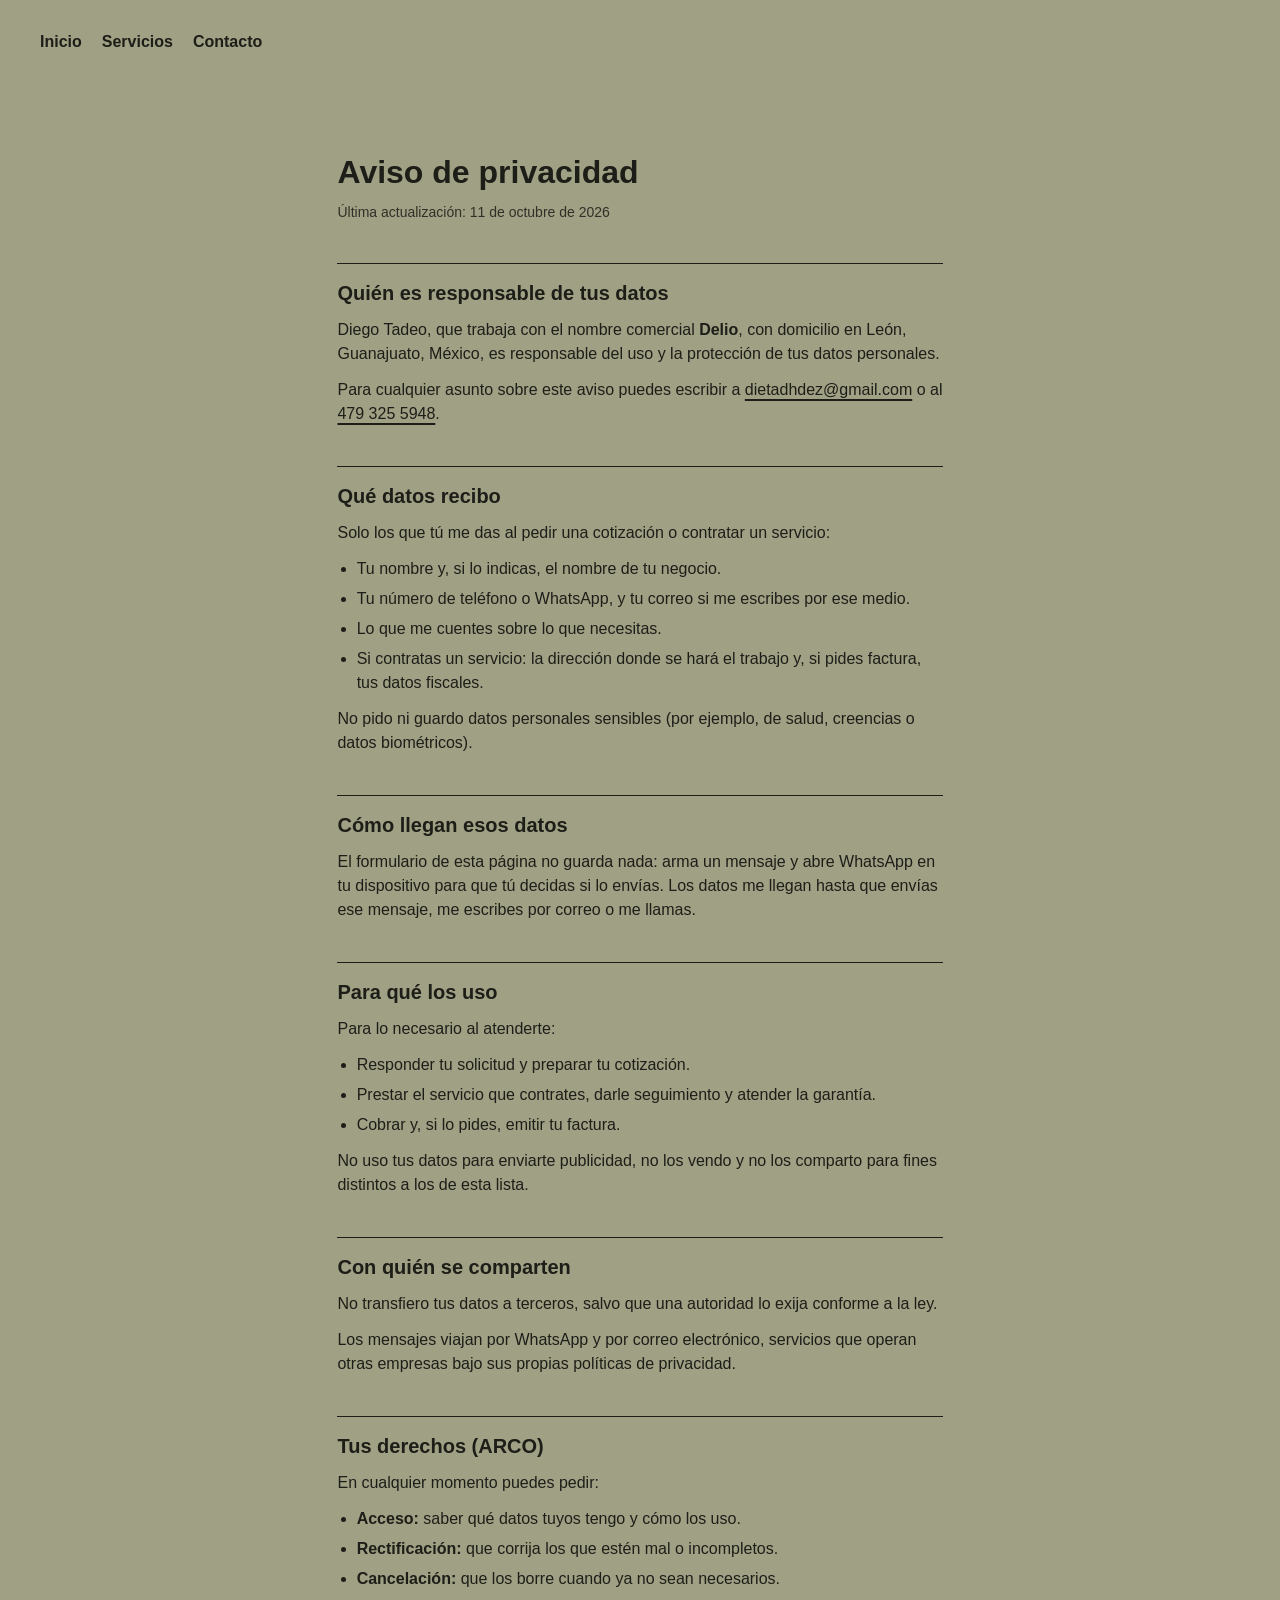
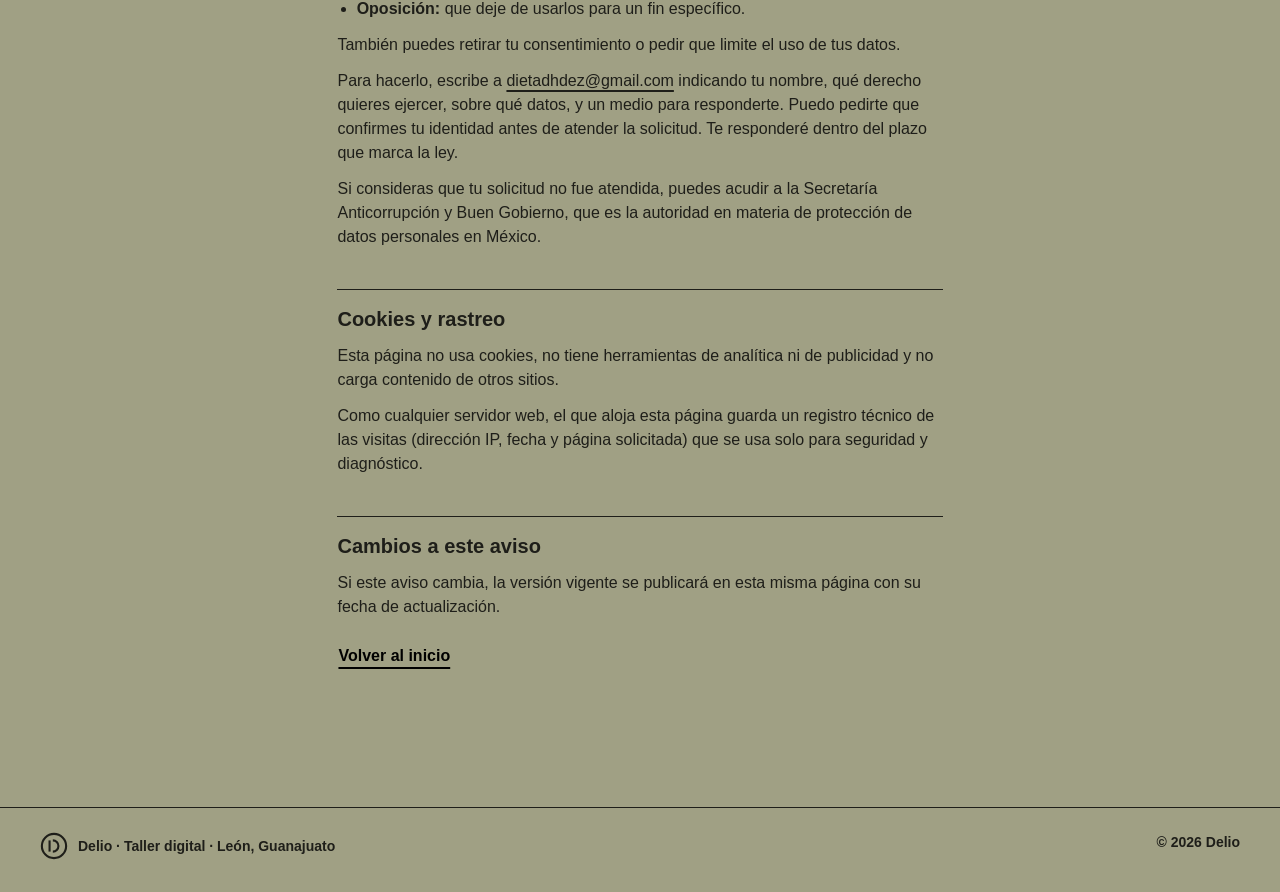
==== aviso-de-privacidad.html @ caaf3728 "Arranque de v1" ====
<!doctype html>
<html lang="es-MX">
<head>
  <meta charset="utf-8">
  <meta name="viewport" content="width=device-width, initial-scale=1">

  <title>Aviso de privacidad | Delio</title>
  <meta name="description" content="Qué datos personales recibe Delio cuando pides una cotización, para qué los usa y cómo puedes pedir que se corrijan o se borren.">
  <meta name="theme-color" content="#a0a084">
  <link rel="canonical" href="https://delioph.tech/aviso-de-privacidad.html">

  <link rel="icon" href="img/favicon.svg" type="image/svg+xml">
  <link rel="apple-touch-icon" href="img/icono-180.png">

  <link rel="stylesheet" href="css/base.css">
  <link rel="stylesheet" href="css/componentes.css">
  <link rel="stylesheet" href="css/secciones.css">
  <link rel="stylesheet" href="css/documento.css">
</head>
<body>

  <a class="saltar" href="#contenido">Saltar al contenido</a>

  <header class="encabezado">
    <nav class="nav" aria-label="Secciones">
      <a href="./">Inicio</a>
      <a href="./#servicios">Servicios</a>
      <a href="./#contacto">Contacto</a>
    </nav>
  </header>

  <main id="contenido" class="documento">
    <h1 class="documento__titulo">Aviso de privacidad</h1>
    <p class="documento__fecha">Última actualización: 11 de octubre de 2026</p>

    <h2>Quién es responsable de tus datos</h2>
    <p>Diego Tadeo, que trabaja con el nombre comercial <strong>Delio</strong>, con domicilio en León, Guanajuato, México, es responsable del uso y la protección de tus datos personales.</p>
    <p>Para cualquier asunto sobre este aviso puedes escribir a <a href="mailto:dietadhdez@gmail.com">dietadhdez@gmail.com</a> o al <a href="tel:+524793255948">479 325 5948</a>.</p>

    <h2>Qué datos recibo</h2>
    <p>Solo los que tú me das al pedir una cotización o contratar un servicio:</p>
    <ul>
      <li>Tu nombre y, si lo indicas, el nombre de tu negocio.</li>
      <li>Tu número de teléfono o WhatsApp, y tu correo si me escribes por ese medio.</li>
      <li>Lo que me cuentes sobre lo que necesitas.</li>
      <li>Si contratas un servicio: la dirección donde se hará el trabajo y, si pides factura, tus datos fiscales.</li>
    </ul>
    <p>No pido ni guardo datos personales sensibles (por ejemplo, de salud, creencias o datos biométricos).</p>

    <h2>Cómo llegan esos datos</h2>
    <p>El formulario de esta página no guarda nada: arma un mensaje y abre WhatsApp en tu dispositivo para que tú decidas si lo envías. Los datos me llegan hasta que envías ese mensaje, me escribes por correo o me llamas.</p>

    <h2>Para qué los uso</h2>
    <p>Para lo necesario al atenderte:</p>
    <ul>
      <li>Responder tu solicitud y preparar tu cotización.</li>
      <li>Prestar el servicio que contrates, darle seguimiento y atender la garantía.</li>
      <li>Cobrar y, si lo pides, emitir tu factura.</li>
    </ul>
    <p>No uso tus datos para enviarte publicidad, no los vendo y no los comparto para fines distintos a los de esta lista.</p>

    <h2>Con quién se comparten</h2>
    <p>No transfiero tus datos a terceros, salvo que una autoridad lo exija conforme a la ley.</p>
    <p>Los mensajes viajan por WhatsApp y por correo electrónico, servicios que operan otras empresas bajo sus propias políticas de privacidad.</p>

    <h2>Tus derechos (ARCO)</h2>
    <p>En cualquier momento puedes pedir:</p>
    <ul>
      <li><strong>Acceso:</strong> saber qué datos tuyos tengo y cómo los uso.</li>
      <li><strong>Rectificación:</strong> que corrija los que estén mal o incompletos.</li>
      <li><strong>Cancelación:</strong> que los borre cuando ya no sean necesarios.</li>
      <li><strong>Oposición:</strong> que deje de usarlos para un fin específico.</li>
    </ul>
    <p>También puedes retirar tu consentimiento o pedir que limite el uso de tus datos.</p>
    <p>Para hacerlo, escribe a <a href="mailto:dietadhdez@gmail.com">dietadhdez@gmail.com</a> indicando tu nombre, qué derecho quieres ejercer, sobre qué datos, y un medio para responderte. Puedo pedirte que confirmes tu identidad antes de atender la solicitud. Te responderé dentro del plazo que marca la ley.</p>
    <p>Si consideras que tu solicitud no fue atendida, puedes acudir a la Secretaría Anticorrupción y Buen Gobierno, que es la autoridad en materia de protección de datos personales en México.</p>

    <h2>Cookies y rastreo</h2>
    <p>Esta página no usa cookies, no tiene herramientas de analítica ni de publicidad y no carga contenido de otros sitios.</p>
    <p>Como cualquier servidor web, el que aloja esta página guarda un registro técnico de las visitas (dirección IP, fecha y página solicitada) que se usa solo para seguridad y diagnóstico.</p>

    <h2>Cambios a este aviso</h2>
    <p>Si este aviso cambia, la versión vigente se publicará en esta misma página con su fecha de actualización.</p>

    <p class="documento__regreso"><a class="boton boton--texto" href="./">Volver al inicio</a></p>
  </main>

  <footer class="pie">
    <p class="pie__marca"><img src="img/simbolo-delio.svg" alt="" width="28" height="28">Delio · Taller digital · León, Guanajuato</p>
    <p>© 2026 Delio</p>
  </footer>

</body>
</html>
---- css/base.css ----
/* =========================================================
   base.css — cimientos
   Variables, reinicio y tipografía. Si quieres cambiar el
   "look" de todo el sitio, casi siempre basta con tocar :root.
   ========================================================= */

:root {
  /* Color: un solo fondo plano y tinta casi negra */
  --fondo: #a0a084;
  --fondo-hundido: #919175;   /* mosaicos y campos de formulario */
  --tinta: #1e1e19;
  --tinta-suave: #303028;     /* solo sobre --fondo; sobre --fondo-hundido pierde contraste */
  --negro: #000;

  /* Trazo: todas las líneas y marcos del sitio miden lo mismo */
  --linea: 1.6px;

  /* Tipografía: una sola familia, la jerarquía se hace con peso y tamaño */
  --fuente: "Helvetica Neue", Helvetica, Arial, "Liberation Sans", sans-serif;

  /* Medidas */
  --margen: clamp(16px, 3.2vw, 40px);     /* orilla lateral de la página */
  --aire: clamp(72px, 10vw, 128px);       /* espacio entre secciones */
  --ancho-lista: 836px;
  --ancho-formulario: 560px;
}

*,
*::before,
*::after {
  box-sizing: border-box;
}

html {
  color-scheme: light;
  -webkit-text-size-adjust: 100%;
}

@media (prefers-reduced-motion: no-preference) {
  html {
    scroll-behavior: smooth;
  }
}

body {
  margin: 0;
  background: var(--fondo);
  color: var(--tinta);
  font-family: var(--fuente);
  font-size: 1rem;
  line-height: 1.5;
  -webkit-font-smoothing: antialiased;
}

h1,
h2,
h3,
p,
dl,
dd,
ul {
  margin: 0;
  padding: 0;
}

ul {
  list-style: none;
}

a {
  color: inherit;
  text-decoration-thickness: var(--linea);
  text-underline-offset: 4px;
}

button,
input,
select,
textarea {
  font: inherit;
  color: inherit;
}

:focus-visible {
  outline: 2px solid var(--negro);
  outline-offset: 3px;
}

/* Texto que solo leen los lectores de pantalla */
.oculto-visual {
  position: absolute;
  width: 1px;
  height: 1px;
  overflow: hidden;
  clip-path: inset(50%);
  white-space: nowrap;
}

/* Enlace para saltar el menú con teclado: aparece al enfocarlo */
.saltar {
  position: absolute;
  left: var(--margen);
  top: -100px;
  z-index: 10;
  padding: 12px 16px;
  background: var(--negro);
  color: var(--fondo);
  font-weight: 700;
}

.saltar:focus {
  top: 12px;
}
---- css/componentes.css ----
/* =========================================================
   componentes.css — piezas que se repiten
   Botones, menú, carrusel, mosaico de servicio, cartel de
   proyecto, selector, filas y formulario.
   ========================================================= */

/* ---------- Botones ---------- */

.boton {
  display: inline-flex;
  align-items: center;
  justify-content: center;
  min-height: 48px;
  padding: 12px 24px;
  border: var(--linea) solid transparent;
  border-radius: 0;
  background: transparent;
  color: var(--negro);
  font-weight: 700;
  line-height: 1.2;
  text-align: center;
  text-decoration: none;
  cursor: pointer;
  transition: background-color 0.15s, color 0.15s;
}

.boton--texto {
  text-decoration: underline;
  text-decoration-thickness: var(--linea);
  text-underline-offset: 6px;
}

.boton--texto:hover {
  text-decoration-thickness: 3px;
}

.boton--marco {
  border-color: var(--negro);
}

.boton--marco:hover {
  background: var(--negro);
  color: var(--fondo);
}

.boton--lleno {
  border-color: var(--negro);
  background: var(--negro);
  color: var(--fondo);
}

.boton--lleno:hover {
  background: transparent;
  color: var(--negro);
}

.boton--ancho {
  width: 100%;
}

/* ---------- Menú ---------- */

.nav {
  display: flex;
  flex-wrap: wrap;
}

.nav a {
  padding: 22px 10px;
  font-weight: 700;
  line-height: 1.2;
  text-decoration: none;
}

.nav a:hover {
  text-decoration: underline;
  text-underline-offset: 6px;
}

/* ---------- Carrusel ----------
   La pista se desliza sola (scroll horizontal del navegador);
   los botones solo la empujan. Así funciona con dedo, rueda y teclado. */

.carrusel {
  --mosaico: clamp(232px, 29vw, 372px);   /* ancho de cada mosaico */
  --imagen: var(--mosaico);               /* alto de su imagen; sirve para centrar las flechas */
  --cerca: 40px;                          /* franja invisible arriba y abajo que cuenta como "cerca" */
  position: relative;
  /* El relleno agranda la zona que detecta el mouse; el margen negativo
     evita que ese relleno empuje lo que está arriba y abajo. */
  padding-block: var(--cerca);
  margin-block: calc(var(--cerca) * -1);
}

.carrusel--carteles {
  --mosaico: clamp(280px, 29vw, 400px);
  --imagen: calc(var(--mosaico) * 9 / 16);
}

.carrusel__pista {
  display: grid;
  grid-auto-flow: column;
  grid-auto-columns: var(--mosaico);
  gap: 15px;
  padding-inline: var(--margen);
  overflow-x: auto;
  scroll-snap-type: x mandatory;
  scroll-padding-inline: var(--margen);
  scrollbar-width: none;
}

.carrusel__pista::-webkit-scrollbar {
  display: none;
}

.carrusel__pista > li {
  scroll-snap-align: start;
}

@media (prefers-reduced-motion: no-preference) {
  .carrusel__pista {
    scroll-behavior: smooth;
  }
}

/* Carrusel que se desliza solo (js/carrusel.js le pone esta clase): sin "imán"
   ni animación del CSS, porque el script mueve la pista pixel por pixel. */
.carrusel--continuo .carrusel__pista {
  scroll-snap-type: none;
  scroll-behavior: auto;
}

.carrusel__control {
  position: absolute;
  top: calc(var(--cerca) + var(--imagen) / 2 - 24px);
  display: none;
  place-items: center;
  width: 48px;
  height: 48px;
  padding: 0;
  border: 0;
  border-radius: 0;
  background: var(--negro);
  color: #fff;
  cursor: pointer;
}

/* Los botones solo aparecen si hay JavaScript y un puntero fino (mouse);
   con el dedo se desliza y los botones estorbarían. */
@media (hover: hover) and (pointer: fine) {
  .con-js .carrusel__control {
    display: grid;
  }
}

.carrusel__control::before {
  content: "";
  width: 10px;
  height: 10px;
  border-top: 2px solid;
  border-right: 2px solid;
}

.carrusel__control--previo {
  left: var(--margen);
}

.carrusel__control--previo::before {
  transform: translateX(2px) rotate(-135deg);
}

.carrusel__control--siguiente {
  right: var(--margen);
}

.carrusel__control--siguiente::before {
  transform: translateX(-2px) rotate(45deg);
}

.carrusel__control:focus-visible {
  outline-color: #fff;
  outline-offset: -6px;
}

.carrusel__cuenta {
  min-height: 1.5em;
  margin-top: 16px;
  padding-inline: var(--margen);
  font-size: 0.8125rem;
  font-weight: 700;
  text-align: right;
}

/* ---------- Mosaico de servicio ---------- */

.servicio {
  display: block;
  text-decoration: none;
}

.servicio__senal {
  position: relative;
  display: block;
  aspect-ratio: 1;
  overflow: hidden;
  background: var(--fondo-hundido);
}

.servicio__numero {
  position: absolute;
  top: 14px;
  left: 16px;
  z-index: 1;
  font-size: 0.8125rem;
  font-weight: 700;
}

.servicio__nombre {
  margin-top: 14px;
  font-size: 1rem;
  font-weight: 700;
  line-height: 1.3;
}

.servicio:hover .servicio__nombre {
  text-decoration: underline;
  text-decoration-thickness: var(--linea);
  text-underline-offset: 4px;
}

.servicio__texto {
  max-width: 34ch;
  margin-top: 2px;
  font-size: 0.875rem;
}

/* ---------- Señal ----------
   js/ondas.js mete un <svg class="senal"> en cada [data-onda].
   El dibujo trae dos vueltas idénticas y mide el doble de ancho:
   al recorrerlo media anchura vuelve a quedar igual, y por eso
   la animación se puede repetir sin que se note el salto. */

.senal {
  position: absolute;
  top: 0;
  left: 0;
  width: 200%;
  height: 100%;
}

.senal path {
  fill: none;
  stroke: currentColor;
  stroke-width: 2;
  stroke-linejoin: round;
  vector-effect: non-scaling-stroke;
}

@keyframes correr {
  to {
    transform: translateX(-50%);
  }
}

/* Todas las señales de un carrusel corren juntas cuando el mouse se acerca
   (o se llega con el teclado). En pantallas táctiles no hay "acercarse":
   ahí js/carrusel.js pone la clase .a-la-vista cuando el carrusel está en pantalla. */
@media (prefers-reduced-motion: no-preference) {
  .carrusel:hover .senal,
  .carrusel:focus-within .senal,
  .carrusel.a-la-vista .senal {
    animation: correr 3.2s linear infinite;
  }
}

/* ---------- Cartel de proyecto ---------- */

.cartel__imagen {
  position: relative;
  display: flex;
  flex-direction: column;
  justify-content: space-between;
  aspect-ratio: 16 / 9;
  overflow: hidden;
  padding: 12px;
  background: var(--negro);
  color: var(--fondo);
}

.cartel__imagen .senal {
  top: 14%;
  height: 56%;
}

.cartel__tipo,
.cartel__titulo {
  position: relative;
  z-index: 1;
}

.cartel__tipo {
  font-size: 0.8125rem;
  font-weight: 700;
}

.cartel__titulo {
  font-size: clamp(1.125rem, 1.9vw, 1.5rem);
  font-weight: 700;
  line-height: 1.15;
  text-wrap: balance;
}

.cartel__pie {
  padding: 12px;
  border-top: var(--linea) solid var(--fondo);
  background: var(--negro);
  color: var(--fondo);
  font-size: 0.875rem;
}

.cartel__texto {
  max-width: 44ch;
  margin-top: 12px;
  font-size: 0.875rem;
}

/* ---------- Selector ---------- */

.selector {
  position: relative;
  border-block: var(--linea) solid var(--tinta);
}

.selector select {
  width: 100%;
  height: 48px;
  padding: 0 44px 0 16px;
  border: 0;
  border-radius: 0;
  background: transparent;
  font-weight: 700;
  cursor: pointer;
  appearance: none;
  -webkit-appearance: none;
}

.selector select:focus-visible {
  outline-offset: -2px;
}

.selector option {
  background: var(--fondo);
  color: var(--tinta);
}

.selector::after {
  content: "";
  position: absolute;
  top: 50%;
  right: 18px;
  width: 9px;
  height: 9px;
  border-right: 2px solid;
  border-bottom: 2px solid;
  transform: translateY(-70%) rotate(45deg);
  pointer-events: none;
}

/* ---------- Filas ---------- */

.fila {
  display: grid;
  grid-template-columns: minmax(0, 5fr) minmax(0, 8fr);
  gap: 2px 24px;
  padding: 12px 0;
  border-bottom: var(--linea) solid var(--tinta);
}

.fila dt {
  font-weight: 700;
}

/* ---------- Formulario ---------- */

.formulario {
  display: grid;
  gap: 16px;
}

.campo {
  display: grid;
  gap: 6px;
}

.campo label {
  font-size: 0.875rem;
  font-weight: 700;
}

.campo__opcional {
  font-weight: 400;
}

.campo input,
.campo select,
.campo textarea {
  width: 100%;
  min-height: 44px;
  padding: 10px;
  border: var(--linea) solid var(--tinta);
  border-radius: 0;
  background: var(--fondo-hundido);
}

.campo textarea {
  min-height: 132px;
  resize: vertical;
}

.campo option {
  background: var(--fondo);
  color: var(--tinta);
}

.formulario__estado {
  font-weight: 700;
  text-align: center;
}

.formulario__estado:empty {
  display: none;
}

.formulario__nota {
  color: var(--tinta-suave);
  font-size: 0.875rem;
  text-align: center;
  text-wrap: balance;
}
---- css/secciones.css ----
/* =========================================================
   secciones.css — acomodo de la página
   Encabezado, portada, secciones, pie y ajustes para celular.
   ========================================================= */

/* ---------- Encabezado ---------- */

.encabezado {
  display: flex;
  align-items: center;
  justify-content: space-between;
  gap: 16px;
  /* el menú ya trae 10px de relleno por enlace; se descuentan para alinear con el margen */
  padding: 10px calc(var(--margen) - 10px);
}

/* ---------- Portada ---------- */

.portada {
  display: grid;
  grid-template-columns: 100%;
  align-content: center;
  justify-items: center;
  min-height: min(calc(100svh - 92px), 720px);
  padding-block: 32px 24px;
  text-align: center;
}

/* El logotipo es un SVG (img/logo-delio.svg); aquí solo se decide su tamaño */
.marca {
  width: min(72vw, 640px);
}

.marca img {
  display: block;
  width: 100%;
  height: auto;
}

.portada__onda {
  display: block;
  width: 100%;
  height: clamp(96px, 13vw, 168px);
  margin-top: clamp(4px, 1vw, 12px);
  color: var(--tinta);
}

/* Sin JavaScript no hay dibujo: queda una línea recta en su lugar */
html:not(.con-js) .portada__onda {
  background: linear-gradient(var(--tinta), var(--tinta)) center / 100% 2px no-repeat;
}

.portada__lema {
  margin-top: clamp(8px, 1.5vw, 20px);
  padding-inline: var(--margen);
  font-size: 1.25rem;
  font-weight: 700;
  line-height: 1.3;
}

.portada__texto {
  max-width: calc(46ch + 2 * var(--margen));
  margin-top: 6px;
  padding-inline: var(--margen);
  text-wrap: balance;
}

.portada__acciones {
  display: flex;
  flex-wrap: wrap;
  justify-content: center;
  gap: 8px 16px;
  margin-top: 28px;
  padding-inline: var(--margen);
}

/* ---------- Secciones ---------- */

.seccion {
  padding-top: var(--aire);
}

.seccion__titulo {
  margin-bottom: 28px;
  padding-inline: var(--margen);
  font-size: 2rem;
  font-weight: 700;
  line-height: 1.1;
  text-align: center;
  text-wrap: balance;
}

.seccion__entrada {
  max-width: calc(var(--ancho-formulario) + 2 * var(--margen));
  margin: -12px auto 28px;
  padding-inline: var(--margen);
  text-align: center;
  text-wrap: balance;
}

.seccion__cierre {
  /* "relative" lo deja por encima de la franja invisible del carrusel, para que el enlace reciba el clic */
  position: relative;
  display: flex;
  justify-content: center;
  margin-top: 28px;
  padding-inline: var(--margen);
}

/* ---------- Qué incluye ---------- */

.detalle {
  max-width: calc(var(--ancho-lista) + 2 * var(--margen));
  margin-inline: auto;
  padding-inline: var(--margen);
}

/* El selector no sirve sin JavaScript, así que solo se muestra con él */
html:not(.con-js) .selector {
  display: none;
}

.incluye {
  padding-top: 28px;
  /* al llegar desde un mosaico, deja a la vista el título y el selector */
  scroll-margin-top: 140px;
}

.incluye__titulo {
  font-size: 1.25rem;
  font-weight: 700;
  line-height: 1.6;
  text-align: center;
}

.filas {
  margin-top: 12px;
  border-top: var(--linea) solid var(--tinta);
}

.incluye__accion {
  display: flex;
  justify-content: center;
  margin-top: 28px;
}

/* ---------- Contacto ---------- */

.formulario {
  max-width: calc(var(--ancho-formulario) + 2 * var(--margen));
  margin-inline: auto;
  padding-inline: var(--margen);
}

/* ---------- Pie ---------- */

.pie {
  display: flex;
  flex-wrap: wrap;
  justify-content: space-between;
  gap: 4px 24px;
  margin-top: var(--aire);
  padding: 24px var(--margen) 32px;
  border-top: var(--linea) solid var(--tinta);
  font-size: 0.875rem;
  font-weight: 700;
}

.pie__marca {
  display: flex;
  align-items: center;
  gap: 10px;
}

/* ---------- Pantallas angostas ---------- */

@media (max-width: 719px) {
  /* WhatsApp y Correo ya están en la sección de contacto */
  .nav--directo {
    display: none;
  }

  .nav a {
    padding: 14px 8px;
    font-size: 0.9375rem;
  }

  .encabezado {
    padding: 6px calc(var(--margen) - 8px);
  }
}

@media (max-width: 599px) {
  .fila {
    grid-template-columns: minmax(0, 1fr);
  }

  .portada__acciones {
    flex-direction: column;
    align-items: stretch;
    width: 100%;
    max-width: 360px;
  }
}
---- css/documento.css ----
/* =========================================================
   documento.css — páginas de puro texto
   Lo usa aviso-de-privacidad.html. Una sola columna angosta,
   cómoda de leer, con los mismos colores y letra del sitio.
   ========================================================= */

.documento {
  max-width: calc(68ch + 2 * var(--margen));
  margin-inline: auto;
  padding: clamp(32px, 6vw, 72px) var(--margen) 0;
}

.documento__titulo {
  font-size: 2rem;
  font-weight: 700;
  line-height: 1.1;
}

.documento__fecha {
  margin-top: 8px;
  color: var(--tinta-suave);
  font-size: 0.875rem;
}

.documento h2 {
  margin-top: 40px;
  padding-top: 16px;
  border-top: var(--linea) solid var(--tinta);
  font-size: 1.25rem;
  font-weight: 700;
  line-height: 1.3;
}

.documento p,
.documento ul {
  margin-top: 12px;
}

.documento ul {
  padding-left: 1.2em;
  list-style: disc;
}

.documento li + li {
  margin-top: 6px;
}

.documento__regreso {
  margin-top: 40px;
}

/* El botón trae relleno a los lados; aquí se le quita para que alinee con el texto */
.documento__regreso .boton {
  padding-inline: 0;
}
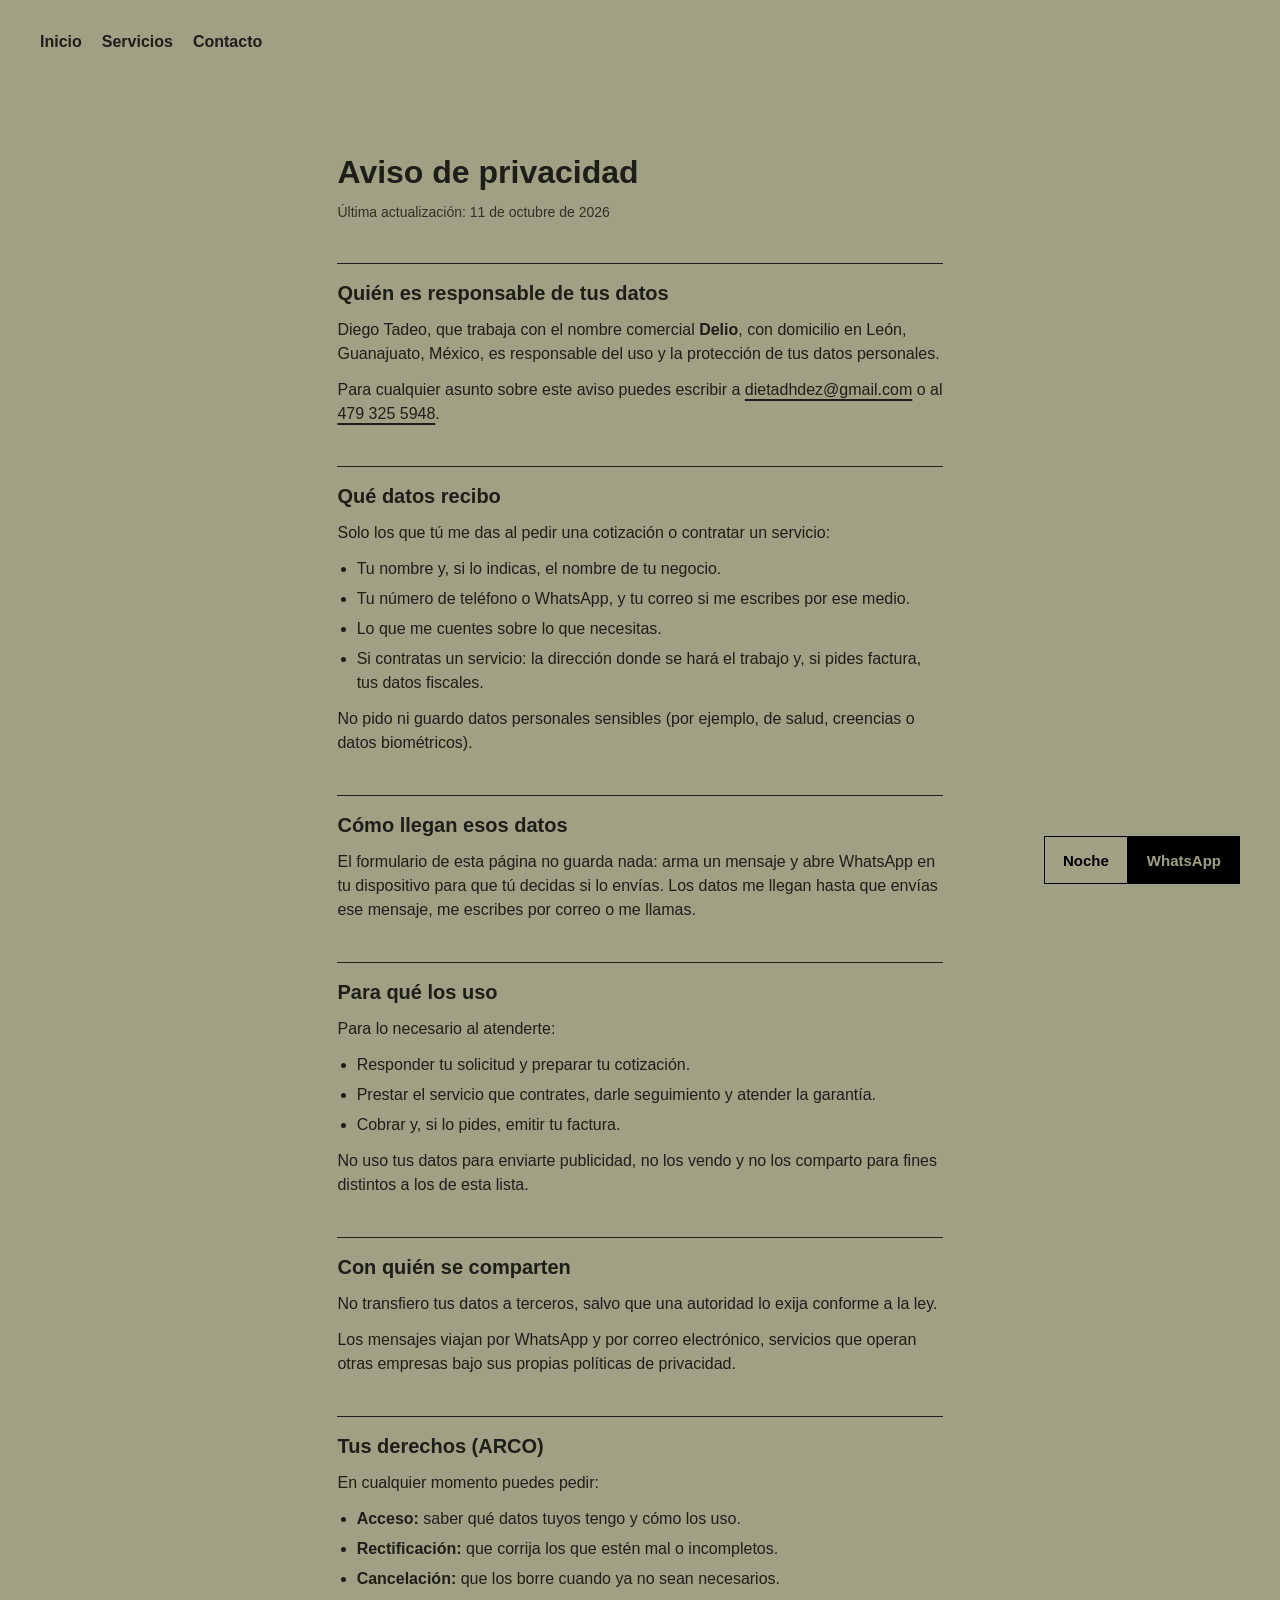
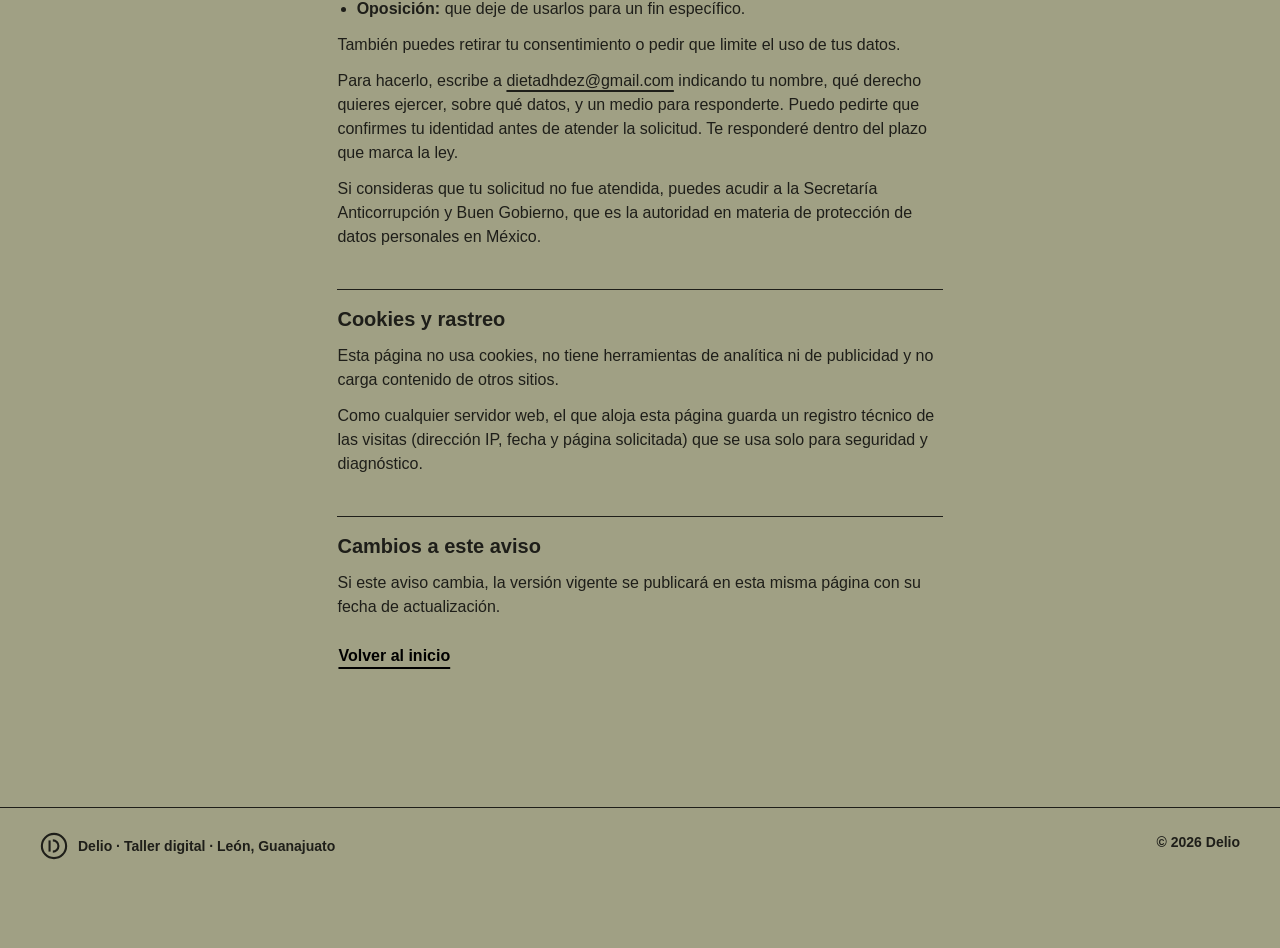
==== commit 31586e77: "Lista para subir" ====
--- a/aviso-de-privacidad.html
+++ b/aviso-de-privacidad.html
@@ -16,6 +16,9 @@
   <link rel="stylesheet" href="css/componentes.css">
   <link rel="stylesheet" href="css/secciones.css">
   <link rel="stylesheet" href="css/documento.css">
+
+  <script src="js/arranque.js"></script>
+  <script src="js/tema.js" defer></script>
 </head>
 <body>
 
@@ -86,9 +89,15 @@
   </main>
 
   <footer class="pie">
-    <p class="pie__marca"><img src="img/simbolo-delio.svg" alt="" width="28" height="28">Delio · Taller digital · León, Guanajuato</p>
+    <p class="pie__marca"><img class="solo-dia" src="img/simbolo-delio.svg" alt="" width="28" height="28"><img class="solo-noche" src="img/simbolo-delio-caqui.svg" alt="" width="28" height="28">Delio · Taller digital · León, Guanajuato</p>
     <p>© 2026 Delio</p>
   </footer>
 
+  <!-- Muelle: botones fijos en la esquina (modo nocturno y WhatsApp directo) -->
+  <div class="muelle">
+    <button class="muelle__boton muelle__boton--tema" type="button" data-tema-boton>Noche</button>
+    <a class="muelle__boton muelle__boton--whatsapp" href="https://wa.me/524793255948?text=Hola%20Diego%2C%20vi%20tu%20p%C3%A1gina%20y%20quiero%20pedir%20una%20cotizaci%C3%B3n." target="_blank" rel="noopener">WhatsApp</a>
+  </div>
+
 </body>
 </html>
--- a/css/base.css
+++ b/css/base.css
@@ -10,7 +10,7 @@
   --fondo-hundido: #919175;   /* mosaicos y campos de formulario */
   --tinta: #1e1e19;
   --tinta-suave: #303028;     /* solo sobre --fondo; sobre --fondo-hundido pierde contraste */
-  --negro: #000;
+  --fuerte: #000;             /* lo más marcado: botones, marcos y carteles */
 
   /* Trazo: todas las líneas y marcos del sitio miden lo mismo */
   --linea: 1.6px;
@@ -29,6 +29,17 @@
 *::before,
 *::after {
   box-sizing: border-box;
+}
+
+/* Modo nocturno: los mismos dos colores, al revés. js/tema.js pone el atributo
+   data-tema="oscuro" en <html> y todo lo que usa estas variables cambia solo. */
+:root[data-tema="oscuro"] {
+  color-scheme: dark;
+  --fondo: #1b1b17;
+  --fondo-hundido: #27271f;
+  --tinta: #a0a084;
+  --tinta-suave: #8f8f76;
+  --fuerte: #a0a084;
 }
 
 html {
@@ -82,8 +93,14 @@
 }
 
 :focus-visible {
-  outline: 2px solid var(--negro);
+  outline: 2px solid var(--fuerte);
   outline-offset: 3px;
+}
+
+/* Imágenes que tienen una versión para cada modo (el logo oscuro no se vería de noche) */
+:root:not([data-tema="oscuro"]) .solo-noche,
+:root[data-tema="oscuro"] .solo-dia {
+  display: none;
 }
 
 /* Texto que solo leen los lectores de pantalla */
@@ -103,7 +120,7 @@
   top: -100px;
   z-index: 10;
   padding: 12px 16px;
-  background: var(--negro);
+  background: var(--fuerte);
   color: var(--fondo);
   font-weight: 700;
 }
--- a/css/componentes.css
+++ b/css/componentes.css
@@ -15,7 +15,7 @@
   border: var(--linea) solid transparent;
   border-radius: 0;
   background: transparent;
-  color: var(--negro);
+  color: var(--fuerte);
   font-weight: 700;
   line-height: 1.2;
   text-align: center;
@@ -35,23 +35,23 @@
 }
 
 .boton--marco {
-  border-color: var(--negro);
+  border-color: var(--fuerte);
 }
 
 .boton--marco:hover {
-  background: var(--negro);
+  background: var(--fuerte);
   color: var(--fondo);
 }
 
 .boton--lleno {
-  border-color: var(--negro);
-  background: var(--negro);
+  border-color: var(--fuerte);
+  background: var(--fuerte);
   color: var(--fondo);
 }
 
 .boton--lleno:hover {
   background: transparent;
-  color: var(--negro);
+  color: var(--fuerte);
 }
 
 .boton--ancho {
@@ -75,6 +75,55 @@
 .nav a:hover {
   text-decoration: underline;
   text-underline-offset: 6px;
+}
+
+/* ---------- Muelle ----------
+   Los dos botones fijos de la esquina: modo nocturno y WhatsApp.
+   "fixed" los deja pegados a la pantalla aunque la página se deslice. */
+
+.muelle {
+  position: fixed;
+  right: var(--margen);
+  bottom: 16px;
+  z-index: 5;
+  display: flex;
+}
+
+.muelle__boton {
+  display: inline-flex;
+  align-items: center;
+  justify-content: center;
+  min-height: 48px;
+  padding: 0 18px;
+  border: var(--linea) solid var(--fuerte);
+  border-radius: 0;
+  font-size: 0.9375rem;
+  font-weight: 700;
+  line-height: 1;
+  text-decoration: none;
+  cursor: pointer;
+  transition: background-color 0.15s, color 0.15s;
+}
+
+.muelle__boton--tema {
+  background: var(--fondo);
+  color: var(--fuerte);
+}
+
+.muelle__boton--whatsapp,
+.muelle__boton--tema:hover {
+  background: var(--fuerte);
+  color: var(--fondo);
+}
+
+.muelle__boton--whatsapp:hover {
+  background: var(--fondo);
+  color: var(--fuerte);
+}
+
+/* Cambiar de modo necesita JavaScript; sin él, el botón no se muestra */
+html:not(.con-js) .muelle__boton--tema {
+  display: none;
 }
 
 /* ---------- Carrusel ----------
@@ -138,10 +187,11 @@
   width: 48px;
   height: 48px;
   padding: 0;
-  border: 0;
+  /* el marco del color del fondo la despega de los carteles, que son del mismo color que la flecha */
+  border: var(--linea) solid var(--fondo);
   border-radius: 0;
-  background: var(--negro);
-  color: #fff;
+  background: var(--fuerte);
+  color: var(--fondo);
   cursor: pointer;
 }
 
@@ -178,7 +228,7 @@
 }
 
 .carrusel__control:focus-visible {
-  outline-color: #fff;
+  outline-color: var(--fondo);
   outline-offset: -6px;
 }
 
@@ -283,7 +333,7 @@
   aspect-ratio: 16 / 9;
   overflow: hidden;
   padding: 12px;
-  background: var(--negro);
+  background: var(--fuerte);
   color: var(--fondo);
 }
 
@@ -313,7 +363,7 @@
 .cartel__pie {
   padding: 12px;
   border-top: var(--linea) solid var(--fondo);
-  background: var(--negro);
+  background: var(--fuerte);
   color: var(--fondo);
   font-size: 0.875rem;
 }
--- a/css/secciones.css
+++ b/css/secciones.css
@@ -160,7 +160,8 @@
   justify-content: space-between;
   gap: 4px 24px;
   margin-top: var(--aire);
-  padding: 24px var(--margen) 32px;
+  /* el espacio extra de abajo es para que el muelle no tape el texto del pie */
+  padding: 24px var(--margen) 88px;
   border-top: var(--linea) solid var(--tinta);
   font-size: 0.875rem;
   font-weight: 700;
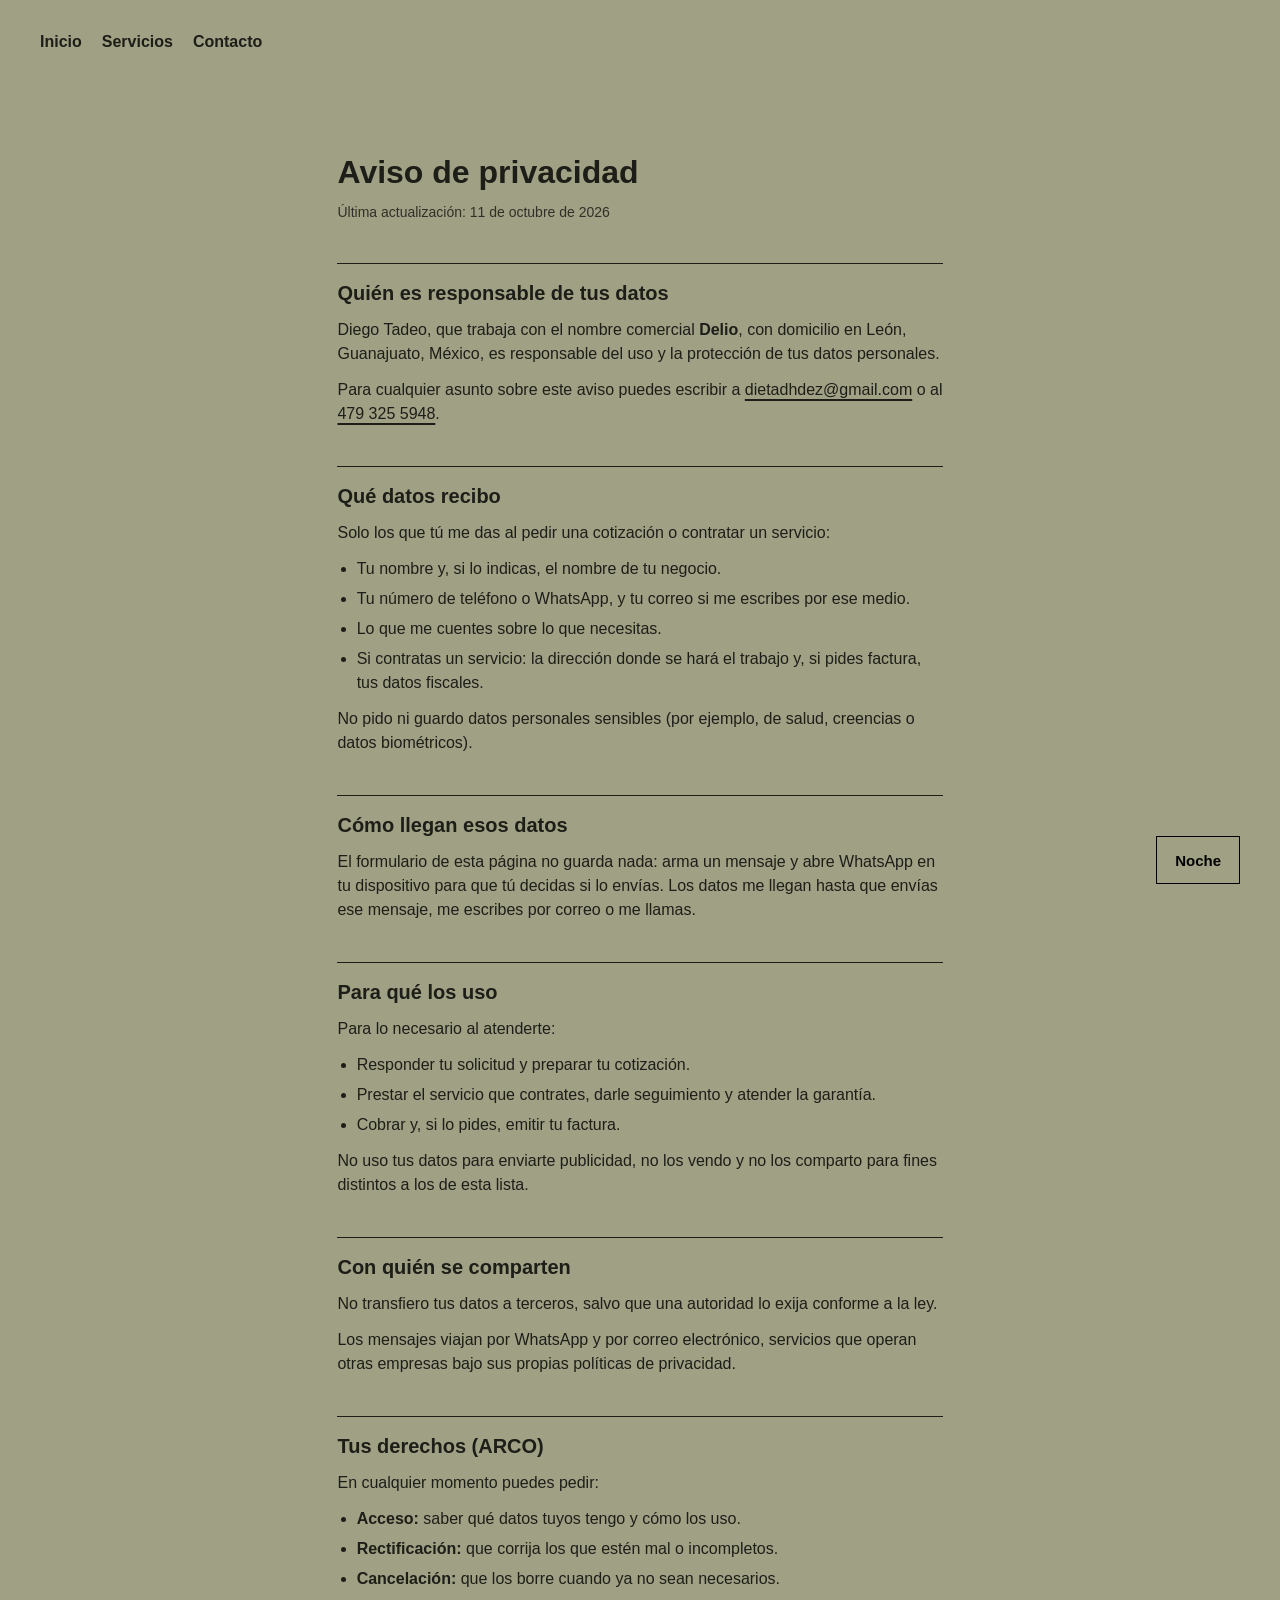
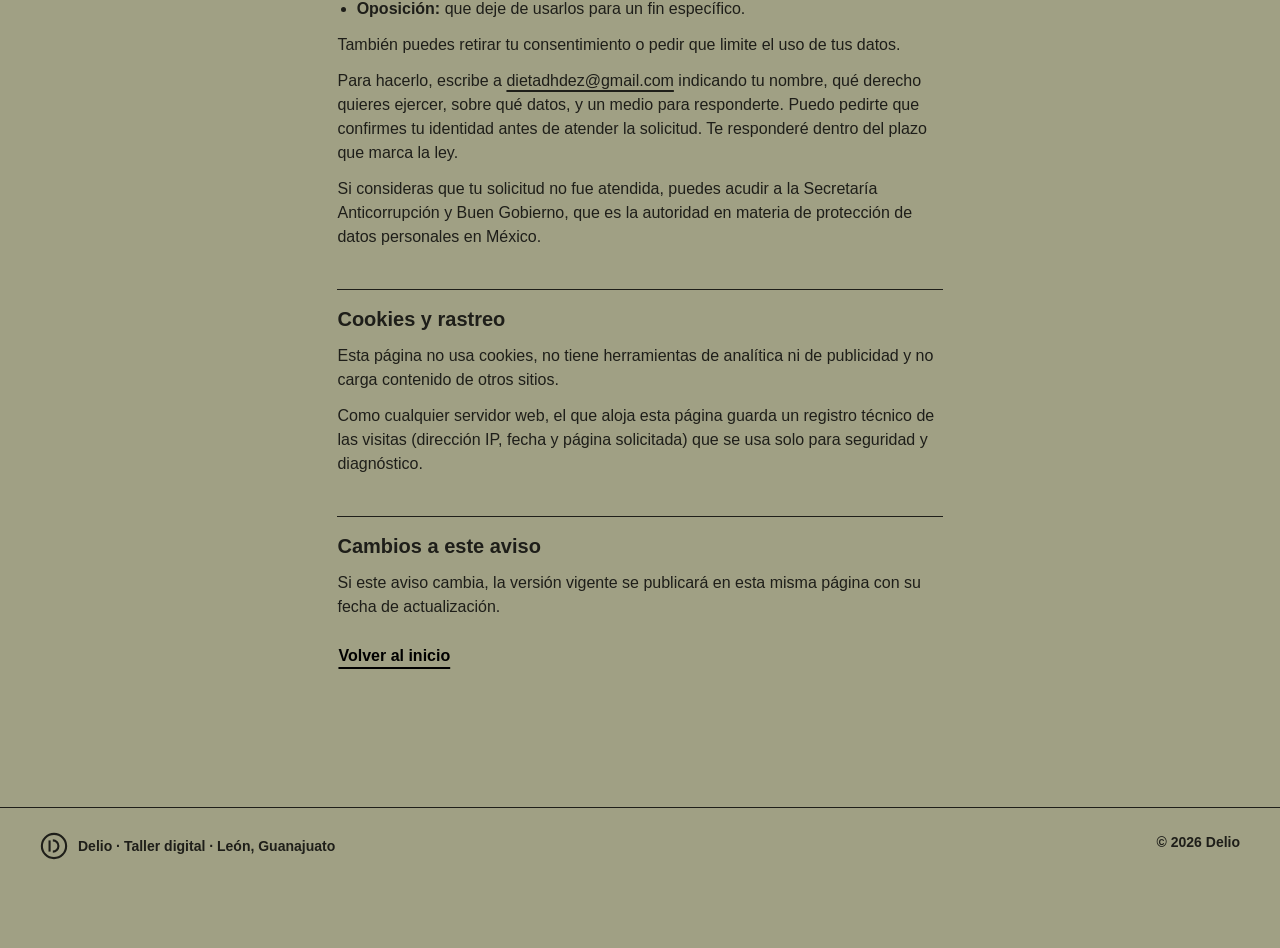
==== commit 6cf25195: "Ahora si final final" ====
--- a/aviso-de-privacidad.html
+++ b/aviso-de-privacidad.html
@@ -93,10 +93,9 @@
     <p>© 2026 Delio</p>
   </footer>
 
-  <!-- Muelle: botones fijos en la esquina (modo nocturno y WhatsApp directo) -->
+  <!-- Muelle: el botón fijo de la esquina, para cambiar entre día y noche -->
   <div class="muelle">
     <button class="muelle__boton muelle__boton--tema" type="button" data-tema-boton>Noche</button>
-    <a class="muelle__boton muelle__boton--whatsapp" href="https://wa.me/524793255948?text=Hola%20Diego%2C%20vi%20tu%20p%C3%A1gina%20y%20quiero%20pedir%20una%20cotizaci%C3%B3n." target="_blank" rel="noopener">WhatsApp</a>
   </div>
 
 </body>
--- a/css/componentes.css
+++ b/css/componentes.css
@@ -78,8 +78,8 @@
 }
 
 /* ---------- Muelle ----------
-   Los dos botones fijos de la esquina: modo nocturno y WhatsApp.
-   "fixed" los deja pegados a la pantalla aunque la página se deslice. */
+   El botón fijo de la esquina: modo nocturno.
+   "fixed" lo deja pegado a la pantalla aunque la página se deslice. */
 
 .muelle {
   position: fixed;
@@ -110,15 +110,9 @@
   color: var(--fuerte);
 }
 
-.muelle__boton--whatsapp,
 .muelle__boton--tema:hover {
   background: var(--fuerte);
   color: var(--fondo);
-}
-
-.muelle__boton--whatsapp:hover {
-  background: var(--fondo);
-  color: var(--fuerte);
 }
 
 /* Cambiar de modo necesita JavaScript; sin él, el botón no se muestra */
@@ -133,12 +127,7 @@
 .carrusel {
   --mosaico: clamp(232px, 29vw, 372px);   /* ancho de cada mosaico */
   --imagen: var(--mosaico);               /* alto de su imagen; sirve para centrar las flechas */
-  --cerca: 40px;                          /* franja invisible arriba y abajo que cuenta como "cerca" */
   position: relative;
-  /* El relleno agranda la zona que detecta el mouse; el margen negativo
-     evita que ese relleno empuje lo que está arriba y abajo. */
-  padding-block: var(--cerca);
-  margin-block: calc(var(--cerca) * -1);
 }
 
 .carrusel--carteles {
@@ -181,7 +170,7 @@
 
 .carrusel__control {
   position: absolute;
-  top: calc(var(--cerca) + var(--imagen) / 2 - 24px);
+  top: calc(var(--imagen) / 2 - 24px);
   display: none;
   place-items: center;
   width: 48px;
@@ -312,14 +301,13 @@
   }
 }
 
-/* Todas las señales de un carrusel corren juntas cuando el mouse se acerca
-   (o se llega con el teclado). En pantallas táctiles no hay "acercarse":
-   ahí js/carrusel.js pone la clase .a-la-vista cuando el carrusel está en pantalla. */
+/* Las señales corren solas, sin esperar al mouse, mientras su carrusel está
+   en pantalla: js/carrusel.js le pone la clase .a-la-vista al aparecer y se la
+   quita al salir, para no animar lo que nadie ve.
+   El número de segundos es lo que tarda una señal en dar la vuelta: más alto, más lento. */
 @media (prefers-reduced-motion: no-preference) {
-  .carrusel:hover .senal,
-  .carrusel:focus-within .senal,
   .carrusel.a-la-vista .senal {
-    animation: correr 3.2s linear infinite;
+    animation: correr 7.5s linear infinite;
   }
 }
 
--- a/css/secciones.css
+++ b/css/secciones.css
@@ -37,6 +37,33 @@
   height: auto;
 }
 
+/* Logo animado (js/logo.js): el lienzo ocupa el lugar de la imagen, y la imagen
+   se esconde de la vista pero se queda en la página para que su "alt" siga
+   diciéndole a buscadores y lectores de pantalla que aquí dice Delio. */
+.marca--viva {
+  position: relative;
+}
+
+.marca__lienzo {
+  display: block;
+  width: 100%;
+  aspect-ratio: 360 / 126;
+}
+
+.marca--viva img {
+  position: absolute;
+  top: 0;
+  left: 0;
+  opacity: 0;
+  pointer-events: none;
+}
+
+/* Por si el lienzo no llegó a dibujarse estando en modo nocturno: la imagen es
+   oscura y no se vería sobre el fondo oscuro, así que se aclara con un filtro. */
+:root[data-tema="oscuro"] .marca:not(.marca--viva) img {
+  filter: invert(0.65);
+}
+
 .portada__onda {
   display: block;
   width: 100%;
@@ -99,8 +126,6 @@
 }
 
 .seccion__cierre {
-  /* "relative" lo deja por encima de la franja invisible del carrusel, para que el enlace reciba el clic */
-  position: relative;
   display: flex;
   justify-content: center;
   margin-top: 28px;
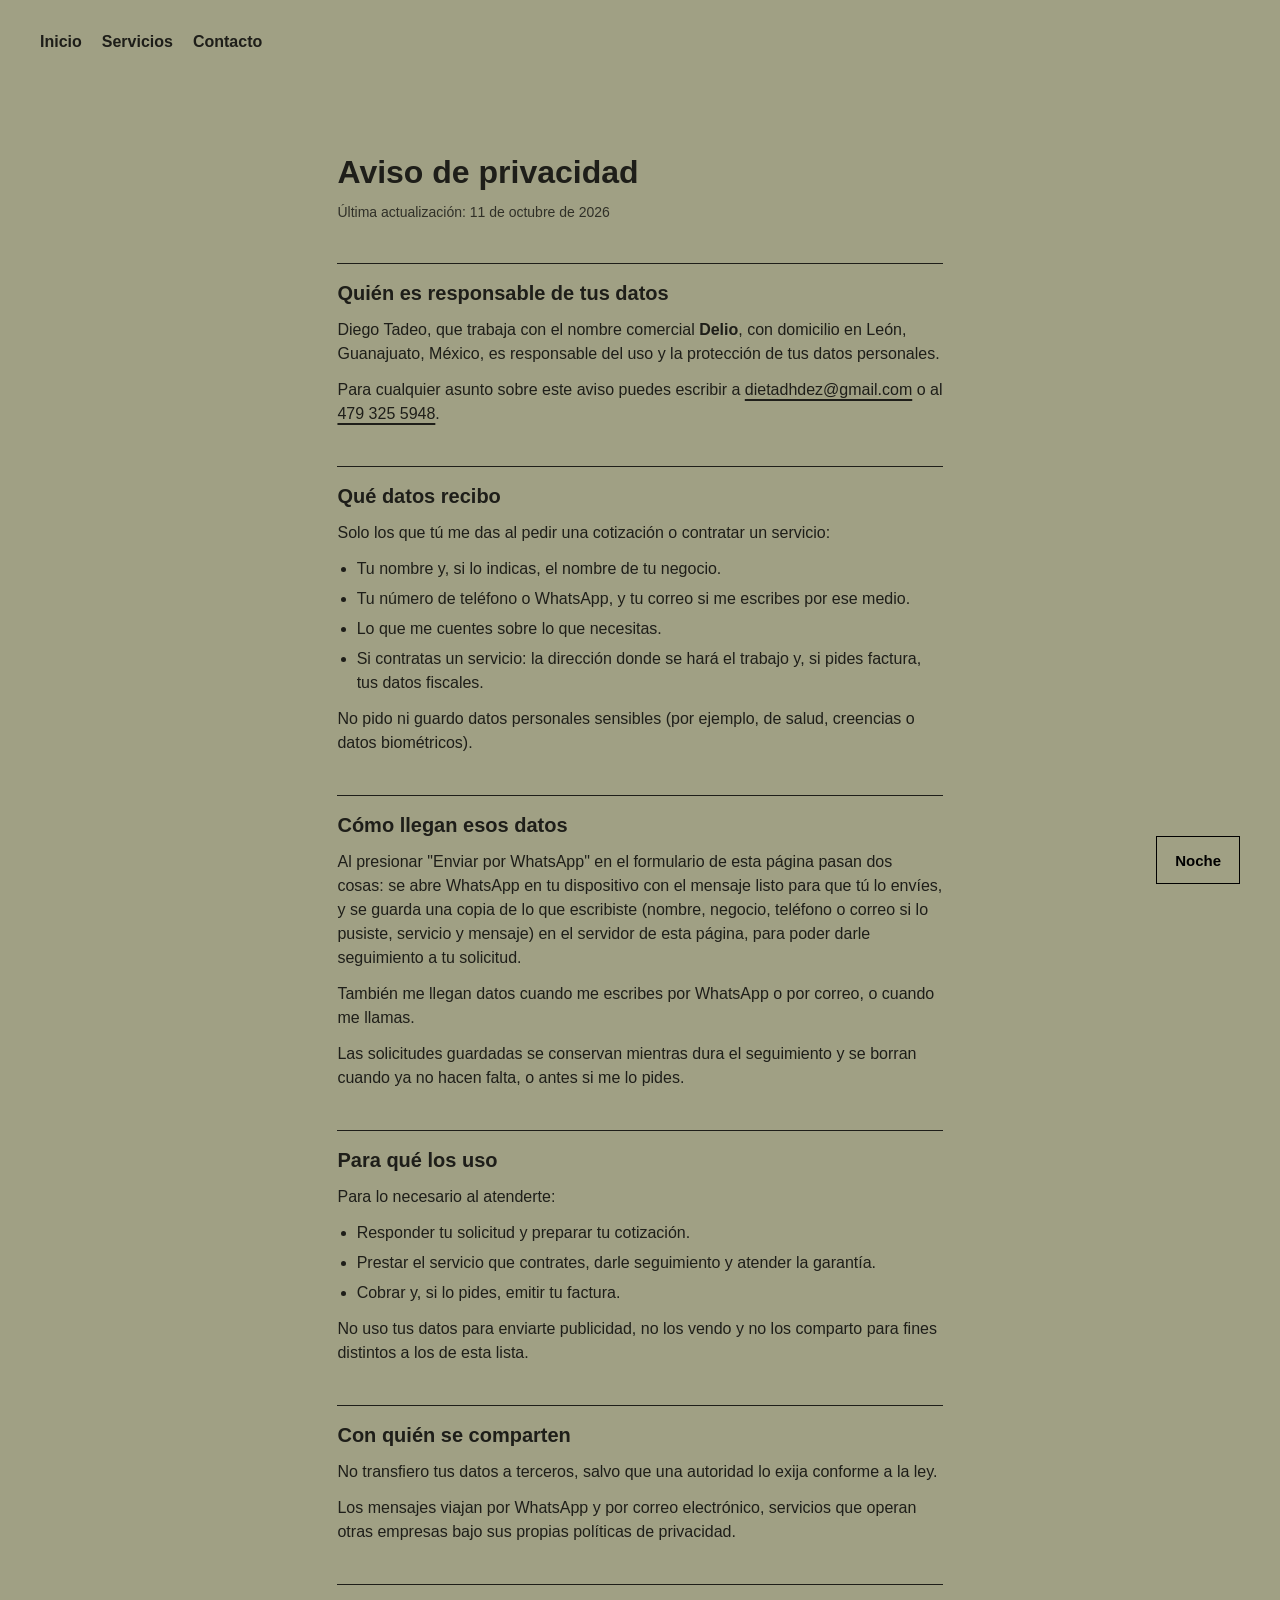
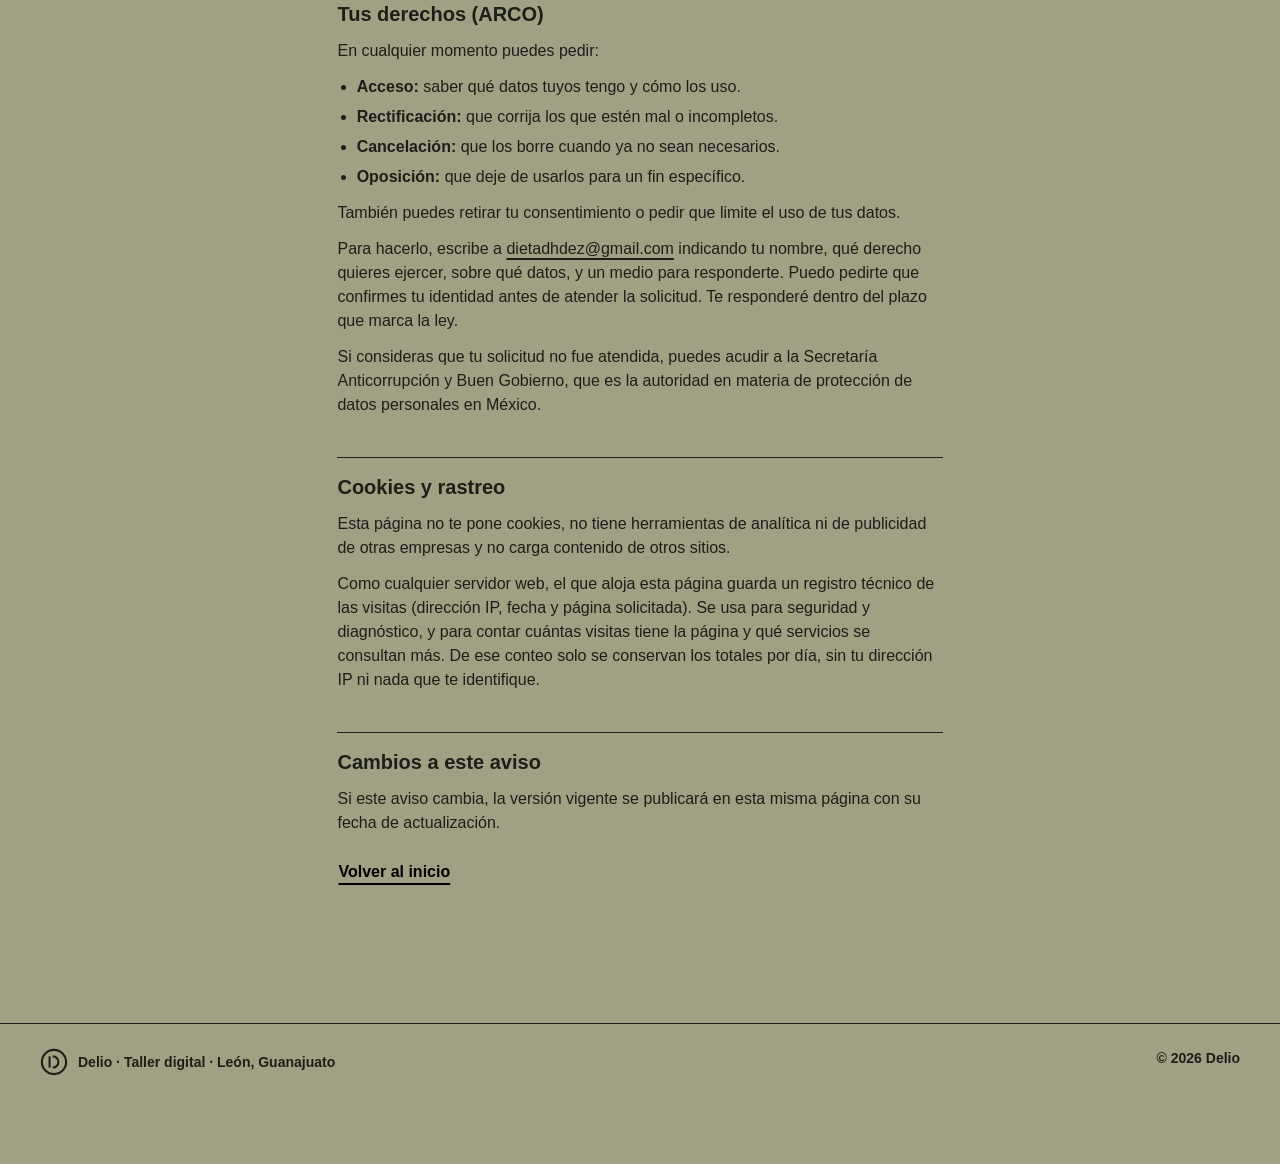
==== commit ebc38362: "Creacion de panel administrativo" ====
--- a/aviso-de-privacidad.html
+++ b/aviso-de-privacidad.html
@@ -51,7 +51,9 @@
     <p>No pido ni guardo datos personales sensibles (por ejemplo, de salud, creencias o datos biométricos).</p>
 
     <h2>Cómo llegan esos datos</h2>
-    <p>El formulario de esta página no guarda nada: arma un mensaje y abre WhatsApp en tu dispositivo para que tú decidas si lo envías. Los datos me llegan hasta que envías ese mensaje, me escribes por correo o me llamas.</p>
+    <p>Al presionar "Enviar por WhatsApp" en el formulario de esta página pasan dos cosas: se abre WhatsApp en tu dispositivo con el mensaje listo para que tú lo envíes, y se guarda una copia de lo que escribiste (nombre, negocio, teléfono o correo si lo pusiste, servicio y mensaje) en el servidor de esta página, para poder darle seguimiento a tu solicitud.</p>
+    <p>También me llegan datos cuando me escribes por WhatsApp o por correo, o cuando me llamas.</p>
+    <p>Las solicitudes guardadas se conservan mientras dura el seguimiento y se borran cuando ya no hacen falta, o antes si me lo pides.</p>
 
     <h2>Para qué los uso</h2>
     <p>Para lo necesario al atenderte:</p>
@@ -79,8 +81,8 @@
     <p>Si consideras que tu solicitud no fue atendida, puedes acudir a la Secretaría Anticorrupción y Buen Gobierno, que es la autoridad en materia de protección de datos personales en México.</p>
 
     <h2>Cookies y rastreo</h2>
-    <p>Esta página no usa cookies, no tiene herramientas de analítica ni de publicidad y no carga contenido de otros sitios.</p>
-    <p>Como cualquier servidor web, el que aloja esta página guarda un registro técnico de las visitas (dirección IP, fecha y página solicitada) que se usa solo para seguridad y diagnóstico.</p>
+    <p>Esta página no te pone cookies, no tiene herramientas de analítica ni de publicidad de otras empresas y no carga contenido de otros sitios.</p>
+    <p>Como cualquier servidor web, el que aloja esta página guarda un registro técnico de las visitas (dirección IP, fecha y página solicitada). Se usa para seguridad y diagnóstico, y para contar cuántas visitas tiene la página y qué servicios se consultan más. De ese conteo solo se conservan los totales por día, sin tu dirección IP ni nada que te identifique.</p>
 
     <h2>Cambios a este aviso</h2>
     <p>Si este aviso cambia, la versión vigente se publicará en esta misma página con su fecha de actualización.</p>
